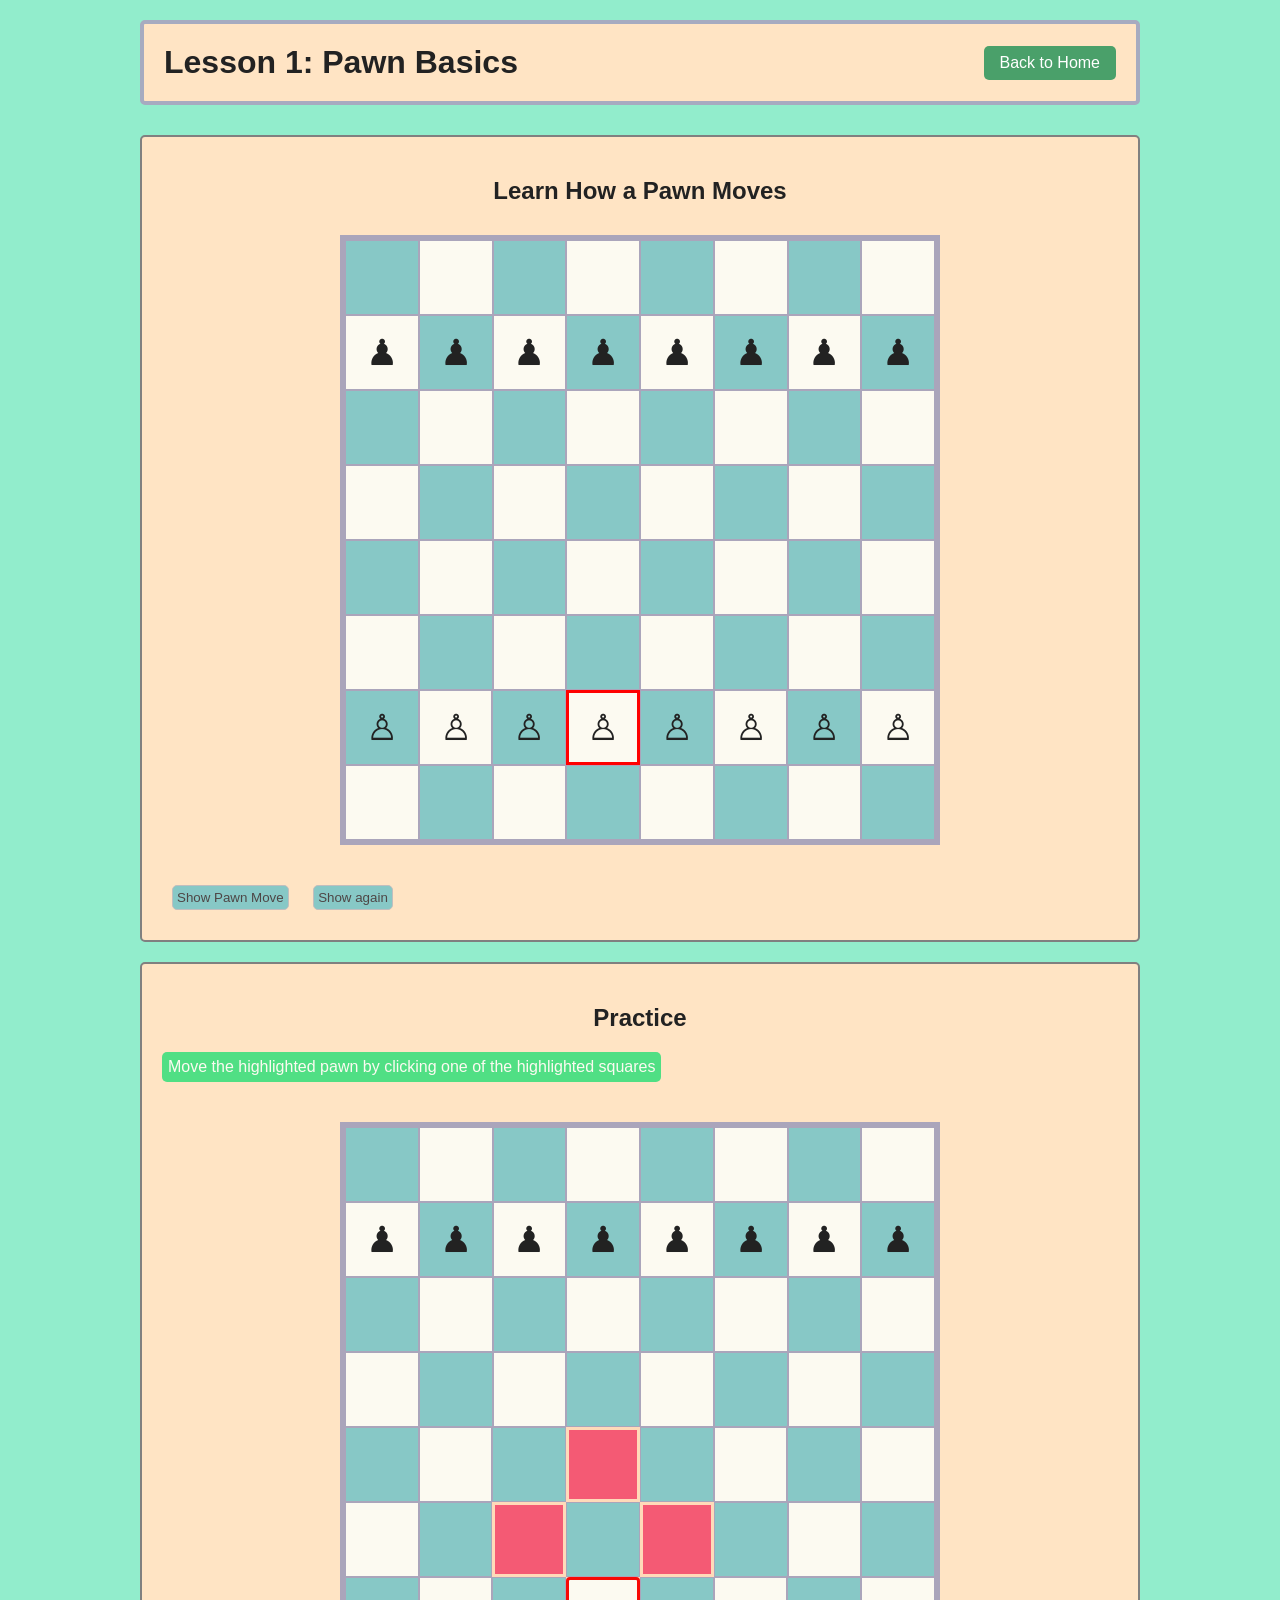
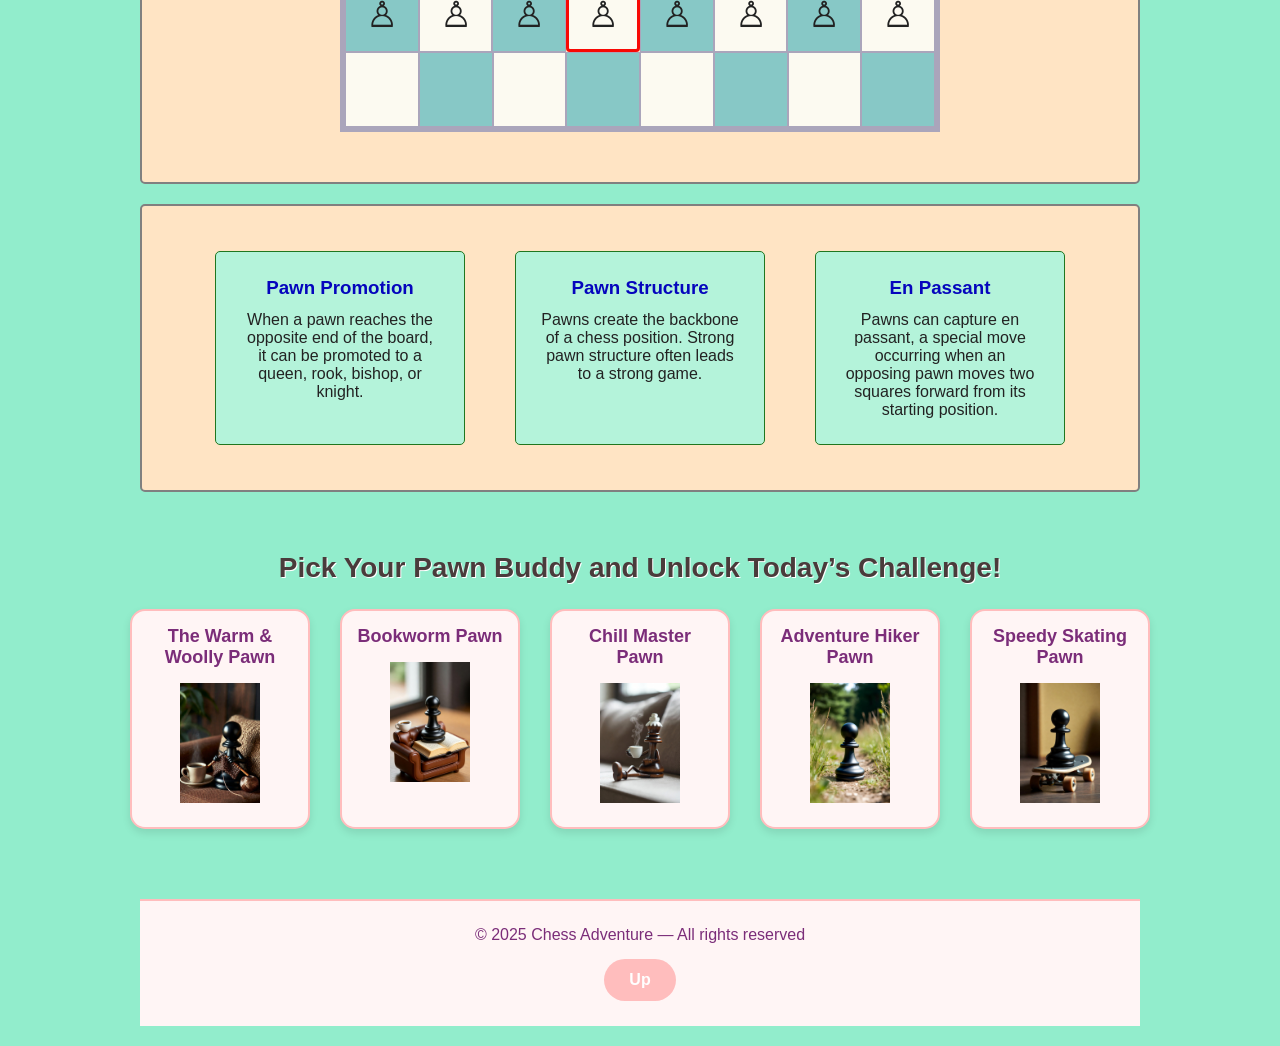
==== lesson1.html @ 6e12c811 "Add files via upload Initial load, three pages: Home, Lesson1 and Quest1." ====
<!DOCTYPE html>
<html lang="en">
    <head>
        <meta charset="UTF-8">
        <title>Lesson 1 - Pawn Basics</title>
        <link rel="stylesheet"
      href="https://cdnjs.cloudflare.com/ajax/libs/font-awesome/6.5.1/css/all.min.css"
      integrity="sha512-TvP2i6CbnCyQ+MPla8NuI7pn+iAWQfOrty4NCzRr+gpraxImnTGiRZ0VE72HAn9bZyEJ+NwLjY1vq9vqQv4L8A=="
      crossorigin="anonymous" referrerpolicy="no-referrer" />


        <link rel="stylesheet" href="./lesson_style.css">
    </head>

    <body>
        <header>
            <h1 id="begin">Lesson 1: Pawn Basics</h1>
            <a href="./index.html" class="btn">Back to Home</a>
        </header>

        <main>
            <section id="lesson">
                <h2>Learn How a Pawn Moves</h2>
                <div id="chessboard"></div>

                <div class="lessonContols">
                    <button id="animateBtn">Show Pawn Move</button>
                    <button id="restart">Show again</button>
                </div>              
            </section>

            <!--Exersice section-->
            <section id="exSection">
                <h2>Practice</h2>
                <p>Move the highlighted pawn by clicking one of the highlighted squares</p>
                <!--to add reset button-->
                <div id="exercise-board"></div>
            </section>

            <!--text content section-->
            <section id="pawn-facts">
                <div class="cards-container">
                    <div class="card">
                        <!--add a card icon-->
                        <h3>Pawn Promotion</h3>                    
                        <p class="card-text">When a pawn reaches the opposite 
                            end of the board, it can be promoted to a queen, rook, bishop, or knight.</p>                    
                    </div>
                    <div class="card">
                        <h3>Pawn Structure</h3>
                        <p class="card-text">Pawns create the backbone of a chess position. 
                            Strong pawn structure often leads to a strong game.</p>                    
                    </div>
                    <div class="card">
                        <h3>En Passant</h3>
                        <p class="card-text">Pawns can capture en passant, 
                            a special move occurring when an opposing pawn moves 
                            two squares forward from its starting position.</p>
                    </div>
            </section>

            <!-- Pick a task section-->
             <section id="task-section">
                <h2>Pick Your Pawn Buddy and Unlock Today’s Challenge!</h2>

                <div id="task-container">

                    <!-- flipped cards with pawn personalities and tasks -->
                    <!-- Card 1-->
                    <div class="task" id="task1">
                        <div class="task-inner">
                            
                            <!-- Front side of the card -->
                            <div class="task-front">
                                <h4>The Warm & Woolly Pawn</h4>
                                <img src="./task1.jpg" alt="pawn knitting stuff"/>
                            </div>

                            <!-- Back -->
                            <div class="task-back">
                                <p>Your task:
                                    Move a pawn forward two squares to start the game!
                                </p>
                            </div>
                        </div>
                    </div>

                    <!-- Card 2-->
                    <div class="task" id="task2">
                        <div class="task-inner">

                            <div class="task-front">
                                <h4>Bookworm Pawn</h4>
                                <img src="./task2.jpg" alt="pawn reading the book"/>
                            </div>

                            <div class="task-back">
                                <p>Your task:
                                    Find a chess tactic in your favorite book or online and explain it in your own words.
                                </p>
                            </div>
                        </div>                        
                    </div>

                    <!-- Card 3-->
                    <div class="task" id="task3">
                        <div class="task-inner">

                            <div class="task-front">
                                <h4>Chill Master Pawn</h4>
                                <img src="./task3.jpg" alt="pawn with coffee on the coach">
                            </div>

                            <div class="task-back">
                                <p>Your task:
                                    Play a short 5-minute game and stay relaxed — no stress!  
                                    After the game, write down one thing you did well.
                                </p>
                            </div>
                        </div>                        
                    </div>

                    <!-- Card 4-->
                    <div class="task" id="task4">
                        <div class="task-inner">

                            <div class="task-front">
                                <h4>Adventure Hiker Pawn</h4>
                                <img src="./task4.jpg" alt="in the nature pawn" />
                            </div>

                            <div class="task-back">
                                <p>Your task:
                                    Explore a new opening today!  
                                    Play the first 5 moves of an opening you’ve never tried before.
                                </p>
                            </div>
                        </div>                        
                    </div>

                    <!-- Card 5-->
                    <div class="task" id="task5">
                        <div class="task-inner">

                            <div class="task-front">
                                <h4>Speedy Skating Pawn</h4>
                                <img src="./task5.jpg" alt="pawn on the skateboard" />
                            </div>

                            <div class="task-back">
                                <p>Your task:
                                    Solve 3 quick puzzles in under 3 minutes.  
                                    Speed + accuracy = success!
                                </p>
                            </div>
                        </div>                        
                    </div>
                </div>
             </section>
        </main>

        <footer id="contact">
            <div class="footer-content">
                <p>© 2025 Chess Adventure — All rights reserved</p>
                <button id="pageUp"><a href="#begin"> Up</a></button>
            </div>            
        </footer>

        <script src="./script.js"></script>
    </body>
</html>
---- lesson_style.css ----
* {
    margin: 0;
    padding: 0;
    box-sizing: border-box;
}

body {
    font-family: Arial, Helvetica, sans-serif;
    background: #92edcc;
    color: #222;
    padding: 20px;
}

main, header, footer, section {
    max-width: 1000px;
    margin: 0 auto;
}

header {
    font-family: 'Fredoka', sans-serif;
    border: 4px solid rgb(167, 171, 192);
    border-radius: 5px;
    background-color: bisque;
    display: flex;
    justify-content: space-between;
    align-items: center;
    margin-bottom: 30px;
    padding: 20px;
}

#lesson, #exSection, #pawn-facts {
    background-color: bisque;
    border: 2px solid gray;
    border-radius: 5px;
    padding: 20px;
    margin-bottom: 20px;
}

.btn {
    padding: 8px 16px;
    background: #4aa06a;
    color: #fff;
    text-decoration: none;
    border-radius: 5px;
    transition: 1s ease;
}

.btn:hover {
    background: #0dc523;
    border-radius: 8px;
    transition: 1s;
    transform: scale(1.05);
}

/*Chessboard styling */

#chessboard, #exercise-board {
    width: 600px;
    margin: 30px auto;
    border: 5px solid #aaa5bb;
    display: flex;
    /*this will make to dispaly rows horisontally*/
    flex-direction: column;
}

.row {
    display: flex;
}

.square {
    width: 75px;
    height: 75px;
    display: flex;
    justify-content: center;
    align-items: center;
    font-size: 36px;
    cursor: pointer;
    border: 1px solid #aaa5bb;
}

.row:nth-child(even) .square:nth-child(odd),
.row:nth-child(odd) .square:nth-child(even) {
    background: #fcfaf1;
}

.row:nth-child(even) .square:nth-child(even),
.row:nth-child(odd) .square:nth-child(odd) {
    background: #87c8c6;
}

#lesson h2, #exSection h2 {
    margin-top: 20px;
    margin-bottom: 10px;
    text-align: center;
}

#exSection p {
    display: inline-block;
    margin: 10px auto;
    text-align: center;
    background-color: #50df84;
    border-radius: 5px;
    padding: 6px;
    color: #fcfaf1;
    font-weight: 500;    
}

.square i {
    pointer-events: none;
    transition: transform 0.4s;
}

.square:hover i {
    transform: scale(1.2);
}

#animateBtn, #restart {
    margin: 10px;
    background: #87c8c6;
    color: #4e4646;
    padding: 4px;
    font-weight: 500;
    border-radius: 5px;
    border: 1px solid rgb(193, 190, 190);
    transition: transform 0.4s;
}


#animateBtn:hover, #restart:hover {
    background-color: #4aa06a;
    color: aliceblue;
    transform: scale(1.2);
    transition: transform 0.4s;
}

/* styling for move */
.active-square {
   border: 3px solid red !important;
}

.valid-move {
    background-color: #ffec8b !important;
}

.pawn-new {
    border: 3px solid #1e90ff;
}

/*---highlight classes ---*/

.highlight {
    border: 3px solid peachpuff;
    background-color: rgb(244, 90, 116) !important;
    z-index: 2;
    position: relative;
}

.highlight-pawn {
    border: 3px solid rgb(248, 9, 5);
    border-radius: 4px;    
}

/* styling for cards */
.cards-container {
    display: flex;
    gap: 50px;
    justify-content: center;
    flex-wrap: wrap;
    align-items: stretch;
}

.card {
    background-color: rgb(180, 243, 218);    
    border: 1px solid rgb(32, 118, 32);
    border-radius: 5px;
    transition: 1s;
    padding: 25px;
    margin: 25px 0;
    width: 250px;
    text-align: center;
    box-sizing: border-box;
    display: flex;
    flex-direction: column;
}

.card:hover {
    border-radius: 10px;
    transition: 1s;
    transform: scale(1.05);
}

.card h3 {
    margin-bottom: 12px;
    color: rgb(5, 5, 189);
}

/* --- Task Section --- */

#task-section {
    margin-top: 40px;
    padding: 20px;
    text-align: center;
}

#task-section h2 {
    font-size: 28px;
    margin-bottom: 25px;
    color: #4a3b3b;
    text-shadow: 1px 1px #fff;
}

/* Container: 5 cards in one row */
#task-section {
    display: flex;
    flex-direction: column;
    align-items: center;
}

#task-container {
    display: flex;
    justify-content: center;
    gap: 30px;
    flex-wrap: nowrap;    /* Forces single row */
}

/* Task cards */
.task {
    width: 180px;
    height: 220px;
    background: #fff5f5;
    border: 2px solid #ffbdbd;
    border-radius: 15px;
    padding: 15px;
    box-shadow: 0 4px 8px rgba(0,0,0,0.1);
    transition: transform 0.3s;
    cursor: pointer;

    /*for flip */
    perspective: 1000px;
    position: relative;
    overflow: visible;
}


/* Cute grow effect */
.task:hover {
    transform: scale(1.06);
}

.task h4 {
    font-size: 18px;
    margin-bottom: 10px;
    color: #7b2d79;
}

/* Pawn images */
.task img {
    width: 120px;
    height: 120px;
    object-fit: contain;
    margin-top: 5px;

    /* Breathing animation just like your icons */
    animation: breathe 2.5s ease-in-out infinite;
}

/* Breathing animation reused */
@keyframes breathe {
    0% { transform: scale(1); }
    50% { transform: scale(1.07); }
    100% { transform: scale(1); }
}

/* flipping */
/* Inner wrapper for rotation */
.task-inner {
    width: 100%;
    height: 100%;
    transition: transform 0.6s;
    transform-style: preserve-3d;
    position: relative;
}

/* When flipped */
.task.flipped .task-inner {
    transform: rotateY(180deg);
}

/* FRONT & BACK */
.task-front, .task-back {
    position: absolute;
    width: 100%;
    height: 100%;
    backface-visibility: hidden;
}

/* Make back side visible when flipped */
.task-back {
    transform: rotateY(180deg);
    background: #fff5f5;
    border: 2px solid #ffbdbd;
    border-radius: 15px;
    padding: 15px;
    display: flex;
    justify-content: center;
    align-items: center;
    color: #7b2d79;
    font-size: 16px;
    text-align: center;
}


/* finally, the footer! */
/* Footer container */
footer {
    background-color: #fff5f5;
    border-top: 2px solid #ffbdbd;
    padding: 25px 0;
    margin-top: 50px;
}

.footer-content {
    display: flex;
    justify-content: center;
    align-items: center;
    flex-direction: column;
    gap: 15px;
    text-align: center;
}

.footer-content p {
    color: #7b2d79;
    font-size: 16px;
}

/* UP button */
#pageUp {
    background-color: #ffbdbd;
    border: none;
    border-radius: 50px;
    padding: 12px 25px;
    cursor: pointer;
    font-size: 16px;
    font-weight: bold;
    color: white;
    transition: transform 0.3s;
    animation: breathe 2.5s ease-in-out infinite; /* breathing effect */
}

#pageUp a {
    text-decoration: none;
    color: white;
}

/* Remove underline on focus */
#pageUp a:visited,
#pageUp a:active {
    color: white;
}

/* Hover effect */
#pageUp:hover {
    transform: scale(1.1);
}

/* Smooth scrolling for whole page */
html {
    scroll-behavior: smooth;
}
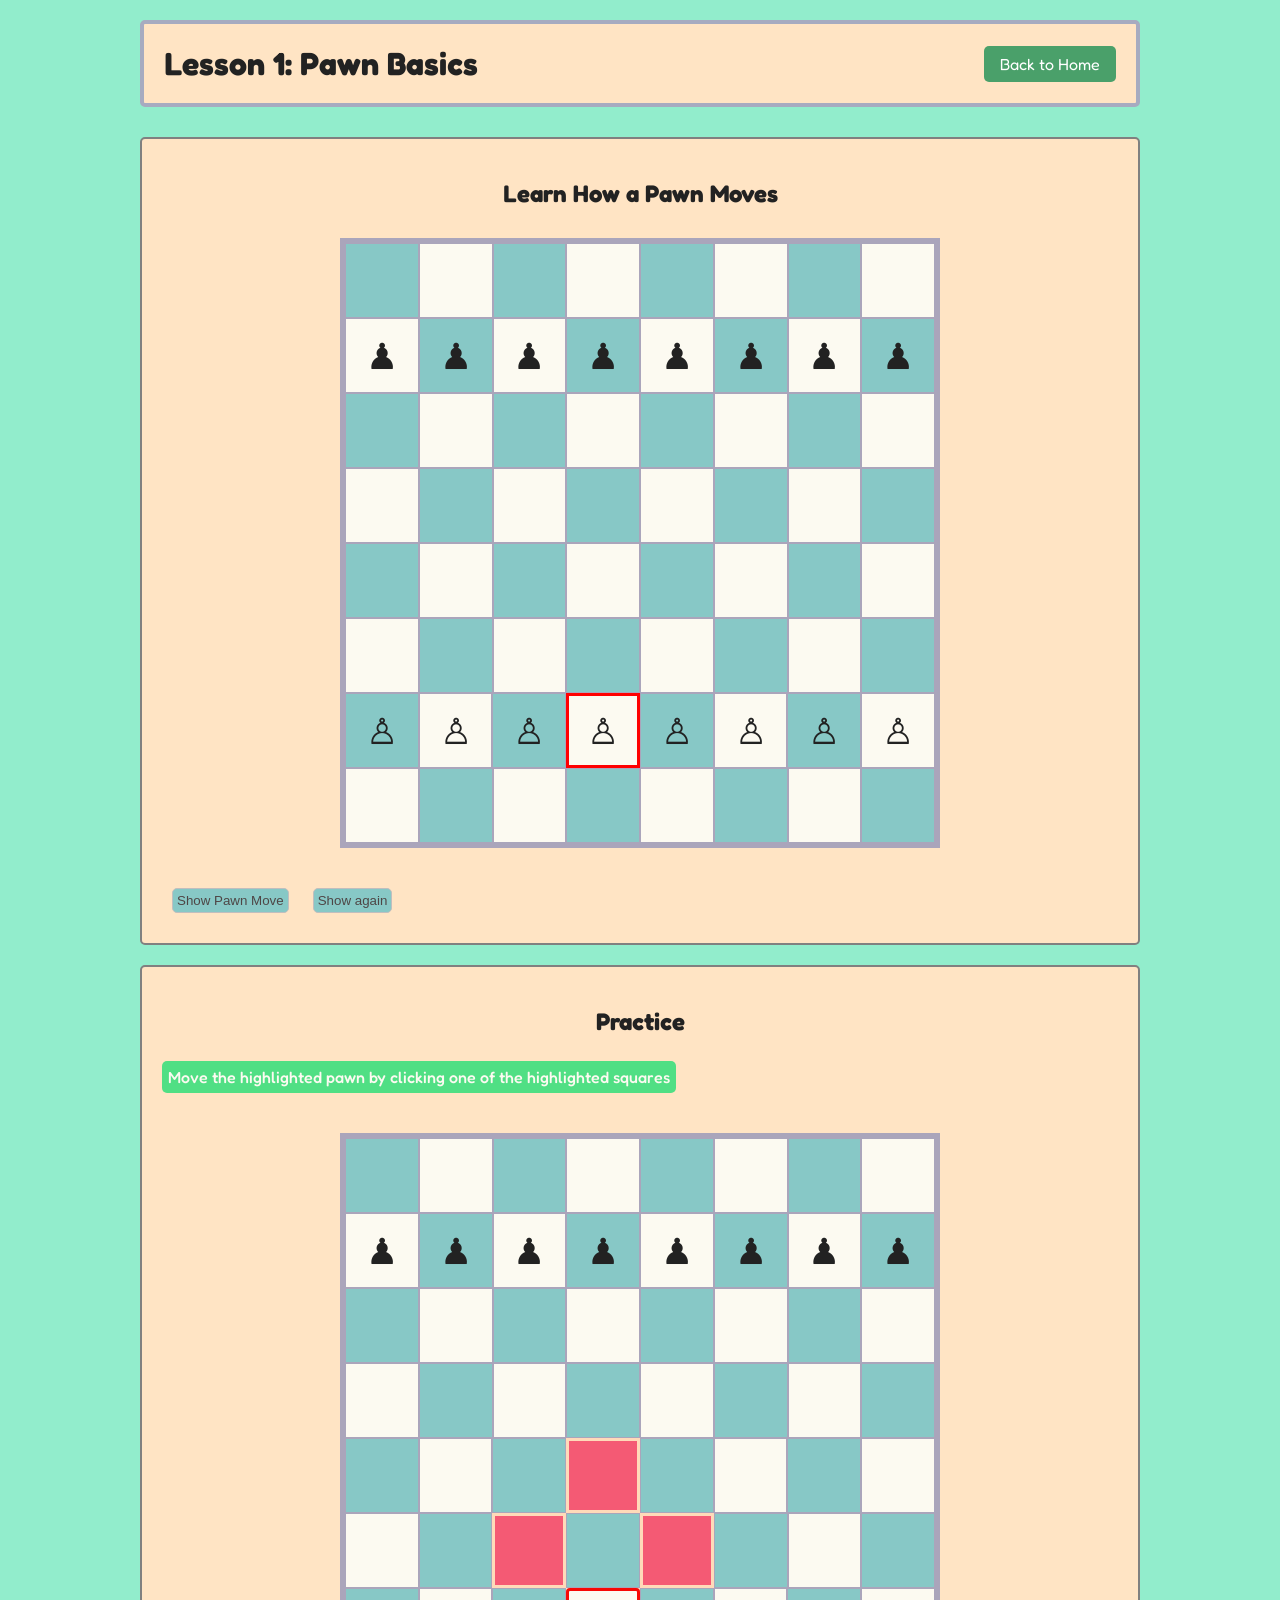
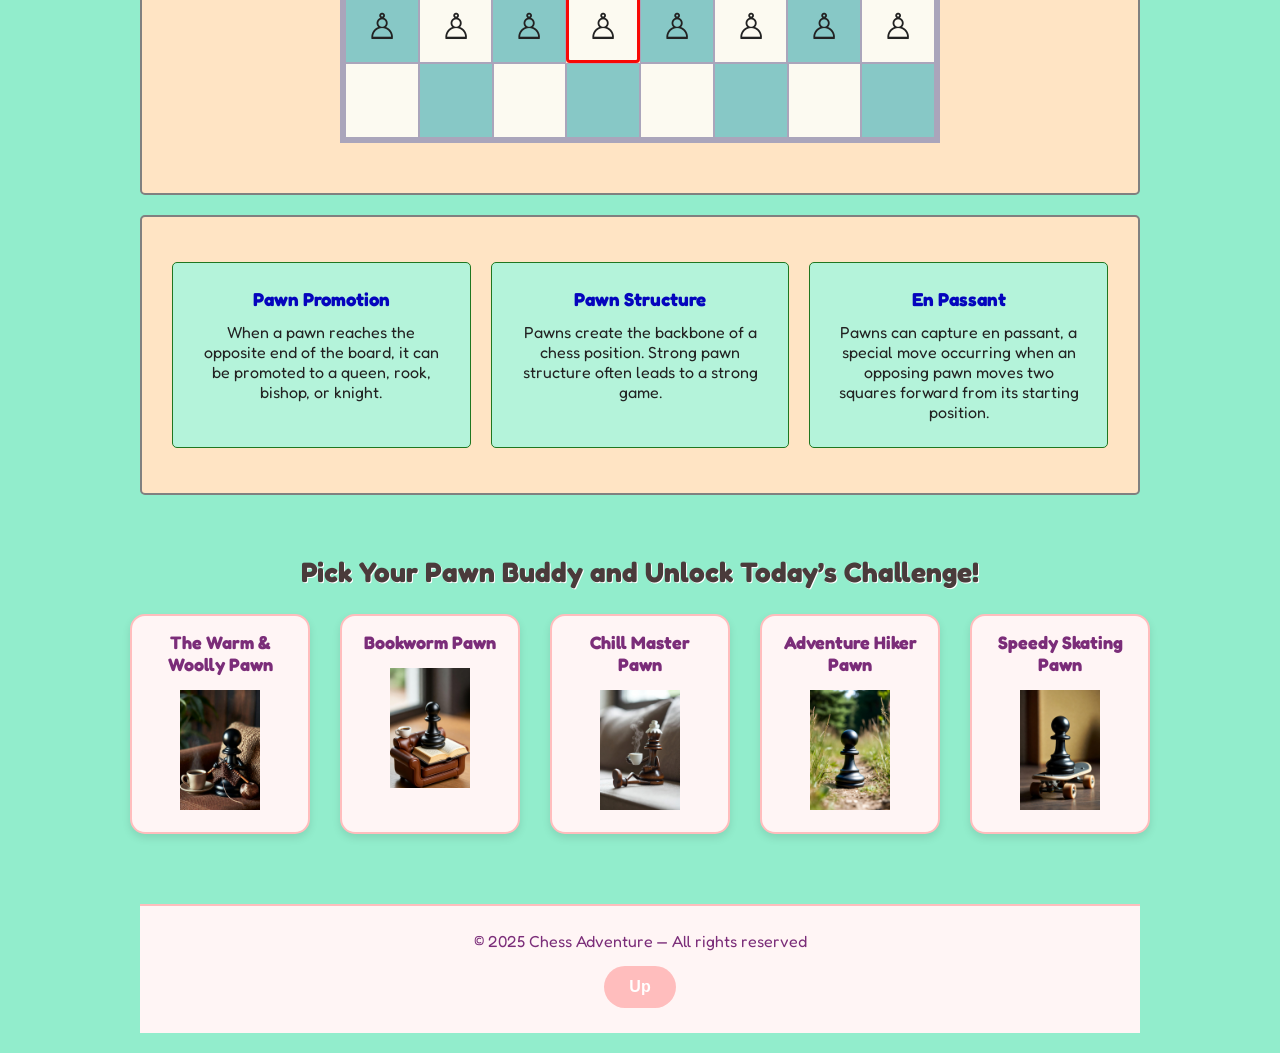
==== commit 5bd64a97: "cards styling of the lesson page" ====
--- a/lesson1.html
+++ b/lesson1.html
@@ -1,171 +1,173 @@
-<!DOCTYPE html>
-<html lang="en">
-    <head>
-        <meta charset="UTF-8">
-        <title>Lesson 1 - Pawn Basics</title>
-        <link rel="stylesheet"
-      href="https://cdnjs.cloudflare.com/ajax/libs/font-awesome/6.5.1/css/all.min.css"
-      integrity="sha512-TvP2i6CbnCyQ+MPla8NuI7pn+iAWQfOrty4NCzRr+gpraxImnTGiRZ0VE72HAn9bZyEJ+NwLjY1vq9vqQv4L8A=="
-      crossorigin="anonymous" referrerpolicy="no-referrer" />
-
-
-        <link rel="stylesheet" href="./lesson_style.css">
-    </head>
-
-    <body>
-        <header>
-            <h1 id="begin">Lesson 1: Pawn Basics</h1>
-            <a href="./index.html" class="btn">Back to Home</a>
-        </header>
-
-        <main>
-            <section id="lesson">
-                <h2>Learn How a Pawn Moves</h2>
-                <div id="chessboard"></div>
-
-                <div class="lessonContols">
-                    <button id="animateBtn">Show Pawn Move</button>
-                    <button id="restart">Show again</button>
-                </div>              
-            </section>
-
-            <!--Exersice section-->
-            <section id="exSection">
-                <h2>Practice</h2>
-                <p>Move the highlighted pawn by clicking one of the highlighted squares</p>
-                <!--to add reset button-->
-                <div id="exercise-board"></div>
-            </section>
-
-            <!--text content section-->
-            <section id="pawn-facts">
-                <div class="cards-container">
-                    <div class="card">
-                        <!--add a card icon-->
-                        <h3>Pawn Promotion</h3>                    
-                        <p class="card-text">When a pawn reaches the opposite 
-                            end of the board, it can be promoted to a queen, rook, bishop, or knight.</p>                    
-                    </div>
-                    <div class="card">
-                        <h3>Pawn Structure</h3>
-                        <p class="card-text">Pawns create the backbone of a chess position. 
-                            Strong pawn structure often leads to a strong game.</p>                    
-                    </div>
-                    <div class="card">
-                        <h3>En Passant</h3>
-                        <p class="card-text">Pawns can capture en passant, 
-                            a special move occurring when an opposing pawn moves 
-                            two squares forward from its starting position.</p>
-                    </div>
-            </section>
-
-            <!-- Pick a task section-->
-             <section id="task-section">
-                <h2>Pick Your Pawn Buddy and Unlock Today’s Challenge!</h2>
-
-                <div id="task-container">
-
-                    <!-- flipped cards with pawn personalities and tasks -->
-                    <!-- Card 1-->
-                    <div class="task" id="task1">
-                        <div class="task-inner">
-                            
-                            <!-- Front side of the card -->
-                            <div class="task-front">
-                                <h4>The Warm & Woolly Pawn</h4>
-                                <img src="./task1.jpg" alt="pawn knitting stuff"/>
-                            </div>
-
-                            <!-- Back -->
-                            <div class="task-back">
-                                <p>Your task:
-                                    Move a pawn forward two squares to start the game!
-                                </p>
-                            </div>
-                        </div>
-                    </div>
-
-                    <!-- Card 2-->
-                    <div class="task" id="task2">
-                        <div class="task-inner">
-
-                            <div class="task-front">
-                                <h4>Bookworm Pawn</h4>
-                                <img src="./task2.jpg" alt="pawn reading the book"/>
-                            </div>
-
-                            <div class="task-back">
-                                <p>Your task:
-                                    Find a chess tactic in your favorite book or online and explain it in your own words.
-                                </p>
-                            </div>
-                        </div>                        
-                    </div>
-
-                    <!-- Card 3-->
-                    <div class="task" id="task3">
-                        <div class="task-inner">
-
-                            <div class="task-front">
-                                <h4>Chill Master Pawn</h4>
-                                <img src="./task3.jpg" alt="pawn with coffee on the coach">
-                            </div>
-
-                            <div class="task-back">
-                                <p>Your task:
-                                    Play a short 5-minute game and stay relaxed — no stress!  
-                                    After the game, write down one thing you did well.
-                                </p>
-                            </div>
-                        </div>                        
-                    </div>
-
-                    <!-- Card 4-->
-                    <div class="task" id="task4">
-                        <div class="task-inner">
-
-                            <div class="task-front">
-                                <h4>Adventure Hiker Pawn</h4>
-                                <img src="./task4.jpg" alt="in the nature pawn" />
-                            </div>
-
-                            <div class="task-back">
-                                <p>Your task:
-                                    Explore a new opening today!  
-                                    Play the first 5 moves of an opening you’ve never tried before.
-                                </p>
-                            </div>
-                        </div>                        
-                    </div>
-
-                    <!-- Card 5-->
-                    <div class="task" id="task5">
-                        <div class="task-inner">
-
-                            <div class="task-front">
-                                <h4>Speedy Skating Pawn</h4>
-                                <img src="./task5.jpg" alt="pawn on the skateboard" />
-                            </div>
-
-                            <div class="task-back">
-                                <p>Your task:
-                                    Solve 3 quick puzzles in under 3 minutes.  
-                                    Speed + accuracy = success!
-                                </p>
-                            </div>
-                        </div>                        
-                    </div>
-                </div>
-             </section>
-        </main>
-
-        <footer id="contact">
-            <div class="footer-content">
-                <p>© 2025 Chess Adventure — All rights reserved</p>
-                <button id="pageUp"><a href="#begin"> Up</a></button>
-            </div>            
-        </footer>
-
-        <script src="./script.js"></script>
-    </body>
+<!DOCTYPE html>
+<html lang="en">
+    <head>
+        <meta charset="UTF-8">
+        <title>Lesson 1 - Pawn Basics</title>
+        <link rel="stylesheet"
+      href="https://cdnjs.cloudflare.com/ajax/libs/font-awesome/6.5.1/css/all.min.css"
+      integrity="sha512-TvP2i6CbnCyQ+MPla8NuI7pn+iAWQfOrty4NCzRr+gpraxImnTGiRZ0VE72HAn9bZyEJ+NwLjY1vq9vqQv4L8A=="
+      crossorigin="anonymous" referrerpolicy="no-referrer" />
+
+
+        <link rel="stylesheet" href="./lesson_style.css">
+    </head>
+
+    <body>
+        <header>
+            <h1 id="begin">Lesson 1: Pawn Basics</h1>
+            <a href="./index.html" class="btn">Back to Home</a>
+        </header>
+
+        <main>
+            <section id="lesson">
+                <h2>Learn How a Pawn Moves</h2>
+                <!-- the board will be generated by JS script-->
+                <!-- please refer to the file script.js, lines 5-25  -->
+                <div id="chessboard"></div>
+
+                <div class="lessonContols">
+                    <button id="animateBtn">Show Pawn Move</button>
+                    <button id="restart">Show again</button>
+                </div>              
+            </section>
+
+            <!--Exersice section-->
+            <section id="exSection">
+                <h2>Practice</h2>
+                <p>Move the highlighted pawn by clicking one of the highlighted squares</p>
+                <!--to add reset button-->
+                <div id="exercise-board"></div>
+            </section>
+
+            <!--text content section-->
+            <section id="pawn-facts">
+                <div class="cards-container">
+                    <div class="card">
+                        <!--add a card icon-->
+                        <h3>Pawn Promotion</h3>                    
+                        <p class="card-text">When a pawn reaches the opposite 
+                            end of the board, it can be promoted to a queen, rook, bishop, or knight.</p>                    
+                    </div>
+                    <div class="card">
+                        <h3>Pawn Structure</h3>
+                        <p class="card-text">Pawns create the backbone of a chess position. 
+                            Strong pawn structure often leads to a strong game.</p>                    
+                    </div>
+                    <div class="card">
+                        <h3>En Passant</h3>
+                        <p class="card-text">Pawns can capture en passant, 
+                            a special move occurring when an opposing pawn moves 
+                            two squares forward from its starting position.</p>
+                    </div>
+            </section>
+
+            <!-- Pick a task section-->
+             <section id="task-section">
+                <h2>Pick Your Pawn Buddy and Unlock Today’s Challenge!</h2>
+
+                <div id="task-container">
+
+                    <!-- flipped cards with pawn personalities and tasks -->
+                    <!-- Card 1-->
+                    <div class="task" id="task1">
+                        <div class="task-inner">
+                            
+                            <!-- Front side of the card -->
+                            <div class="task-front">
+                                <h4>The Warm & Woolly Pawn</h4>
+                                <img src="./task1.jpg" alt="pawn knitting stuff"/>
+                            </div>
+
+                            <!-- Back -->
+                            <div class="task-back">
+                                <p>Your task:
+                                    Move a pawn forward two squares to start the game!
+                                </p>
+                            </div>
+                        </div>
+                    </div>
+
+                    <!-- Card 2-->
+                    <div class="task" id="task2">
+                        <div class="task-inner">
+
+                            <div class="task-front">
+                                <h4>Bookworm Pawn</h4>
+                                <img src="./task2.jpg" alt="pawn reading the book"/>
+                            </div>
+
+                            <div class="task-back">
+                                <p>Your task:
+                                    Find a chess tactic in your favorite book or online and explain it in your own words.
+                                </p>
+                            </div>
+                        </div>                        
+                    </div>
+
+                    <!-- Card 3-->
+                    <div class="task" id="task3">
+                        <div class="task-inner">
+
+                            <div class="task-front">
+                                <h4>Chill Master Pawn</h4>
+                                <img src="./task3.jpg" alt="pawn with coffee on the coach">
+                            </div>
+
+                            <div class="task-back">
+                                <p>Your task:
+                                    Play a short 5-minute game and stay relaxed — no stress!  
+                                    After the game, write down one thing you did well.
+                                </p>
+                            </div>
+                        </div>                        
+                    </div>
+
+                    <!-- Card 4-->
+                    <div class="task" id="task4">
+                        <div class="task-inner">
+
+                            <div class="task-front">
+                                <h4>Adventure Hiker Pawn</h4>
+                                <img src="./task4.jpg" alt="in the nature pawn" />
+                            </div>
+
+                            <div class="task-back">
+                                <p>Your task:
+                                    Explore a new opening today!  
+                                    Play the first 5 moves of an opening you’ve never tried before.
+                                </p>
+                            </div>
+                        </div>                        
+                    </div>
+
+                    <!-- Card 5-->
+                    <div class="task" id="task5">
+                        <div class="task-inner">
+
+                            <div class="task-front">
+                                <h4>Speedy Skating Pawn</h4>
+                                <img src="./task5.jpg" alt="pawn on the skateboard" />
+                            </div>
+
+                            <div class="task-back">
+                                <p>Your task:
+                                    Solve 3 quick puzzles in under 3 minutes.  
+                                    Speed + accuracy = success!
+                                </p>
+                            </div>
+                        </div>                        
+                    </div>
+                </div>
+             </section>
+        </main>
+
+        <footer id="contact">
+            <div class="footer-content">
+                <p>© 2025 Chess Adventure — All rights reserved</p>
+                <button id="pageUp"><a href="#begin"> Up</a></button>
+            </div>            
+        </footer>
+
+        <script src="./script.js"></script>
+    </body>
 </html>
--- a/lesson_style.css
+++ b/lesson_style.css
@@ -1,369 +1,498 @@
-* {
-    margin: 0;
-    padding: 0;
-    box-sizing: border-box;
-}
-
-body {
-    font-family: Arial, Helvetica, sans-serif;
-    background: #92edcc;
-    color: #222;
-    padding: 20px;
-}
-
-main, header, footer, section {
-    max-width: 1000px;
-    margin: 0 auto;
-}
-
-header {
-    font-family: 'Fredoka', sans-serif;
-    border: 4px solid rgb(167, 171, 192);
-    border-radius: 5px;
-    background-color: bisque;
-    display: flex;
-    justify-content: space-between;
-    align-items: center;
-    margin-bottom: 30px;
-    padding: 20px;
-}
-
-#lesson, #exSection, #pawn-facts {
-    background-color: bisque;
-    border: 2px solid gray;
-    border-radius: 5px;
-    padding: 20px;
-    margin-bottom: 20px;
-}
-
-.btn {
-    padding: 8px 16px;
-    background: #4aa06a;
-    color: #fff;
-    text-decoration: none;
-    border-radius: 5px;
-    transition: 1s ease;
-}
-
-.btn:hover {
-    background: #0dc523;
-    border-radius: 8px;
-    transition: 1s;
-    transform: scale(1.05);
-}
-
-/*Chessboard styling */
-
-#chessboard, #exercise-board {
-    width: 600px;
-    margin: 30px auto;
-    border: 5px solid #aaa5bb;
-    display: flex;
-    /*this will make to dispaly rows horisontally*/
-    flex-direction: column;
-}
-
-.row {
-    display: flex;
-}
-
-.square {
-    width: 75px;
-    height: 75px;
-    display: flex;
-    justify-content: center;
-    align-items: center;
-    font-size: 36px;
-    cursor: pointer;
-    border: 1px solid #aaa5bb;
-}
-
-.row:nth-child(even) .square:nth-child(odd),
-.row:nth-child(odd) .square:nth-child(even) {
-    background: #fcfaf1;
-}
-
-.row:nth-child(even) .square:nth-child(even),
-.row:nth-child(odd) .square:nth-child(odd) {
-    background: #87c8c6;
-}
-
-#lesson h2, #exSection h2 {
-    margin-top: 20px;
-    margin-bottom: 10px;
-    text-align: center;
-}
-
-#exSection p {
-    display: inline-block;
-    margin: 10px auto;
-    text-align: center;
-    background-color: #50df84;
-    border-radius: 5px;
-    padding: 6px;
-    color: #fcfaf1;
-    font-weight: 500;    
-}
-
-.square i {
-    pointer-events: none;
-    transition: transform 0.4s;
-}
-
-.square:hover i {
-    transform: scale(1.2);
-}
-
-#animateBtn, #restart {
-    margin: 10px;
-    background: #87c8c6;
-    color: #4e4646;
-    padding: 4px;
-    font-weight: 500;
-    border-radius: 5px;
-    border: 1px solid rgb(193, 190, 190);
-    transition: transform 0.4s;
-}
-
-
-#animateBtn:hover, #restart:hover {
-    background-color: #4aa06a;
-    color: aliceblue;
-    transform: scale(1.2);
-    transition: transform 0.4s;
-}
-
-/* styling for move */
-.active-square {
-   border: 3px solid red !important;
-}
-
-.valid-move {
-    background-color: #ffec8b !important;
-}
-
-.pawn-new {
-    border: 3px solid #1e90ff;
-}
-
-/*---highlight classes ---*/
-
-.highlight {
-    border: 3px solid peachpuff;
-    background-color: rgb(244, 90, 116) !important;
-    z-index: 2;
-    position: relative;
-}
-
-.highlight-pawn {
-    border: 3px solid rgb(248, 9, 5);
-    border-radius: 4px;    
-}
-
-/* styling for cards */
-.cards-container {
-    display: flex;
-    gap: 50px;
-    justify-content: center;
-    flex-wrap: wrap;
-    align-items: stretch;
-}
-
-.card {
-    background-color: rgb(180, 243, 218);    
-    border: 1px solid rgb(32, 118, 32);
-    border-radius: 5px;
-    transition: 1s;
-    padding: 25px;
-    margin: 25px 0;
-    width: 250px;
-    text-align: center;
-    box-sizing: border-box;
-    display: flex;
-    flex-direction: column;
-}
-
-.card:hover {
-    border-radius: 10px;
-    transition: 1s;
-    transform: scale(1.05);
-}
-
-.card h3 {
-    margin-bottom: 12px;
-    color: rgb(5, 5, 189);
-}
-
-/* --- Task Section --- */
-
-#task-section {
-    margin-top: 40px;
-    padding: 20px;
-    text-align: center;
-}
-
-#task-section h2 {
-    font-size: 28px;
-    margin-bottom: 25px;
-    color: #4a3b3b;
-    text-shadow: 1px 1px #fff;
-}
-
-/* Container: 5 cards in one row */
-#task-section {
-    display: flex;
-    flex-direction: column;
-    align-items: center;
-}
-
-#task-container {
-    display: flex;
-    justify-content: center;
-    gap: 30px;
-    flex-wrap: nowrap;    /* Forces single row */
-}
-
-/* Task cards */
-.task {
-    width: 180px;
-    height: 220px;
-    background: #fff5f5;
-    border: 2px solid #ffbdbd;
-    border-radius: 15px;
-    padding: 15px;
-    box-shadow: 0 4px 8px rgba(0,0,0,0.1);
-    transition: transform 0.3s;
-    cursor: pointer;
-
-    /*for flip */
-    perspective: 1000px;
-    position: relative;
-    overflow: visible;
-}
-
-
-/* Cute grow effect */
-.task:hover {
-    transform: scale(1.06);
-}
-
-.task h4 {
-    font-size: 18px;
-    margin-bottom: 10px;
-    color: #7b2d79;
-}
-
-/* Pawn images */
-.task img {
-    width: 120px;
-    height: 120px;
-    object-fit: contain;
-    margin-top: 5px;
-
-    /* Breathing animation just like your icons */
-    animation: breathe 2.5s ease-in-out infinite;
-}
-
-/* Breathing animation reused */
-@keyframes breathe {
-    0% { transform: scale(1); }
-    50% { transform: scale(1.07); }
-    100% { transform: scale(1); }
-}
-
-/* flipping */
-/* Inner wrapper for rotation */
-.task-inner {
-    width: 100%;
-    height: 100%;
-    transition: transform 0.6s;
-    transform-style: preserve-3d;
-    position: relative;
-}
-
-/* When flipped */
-.task.flipped .task-inner {
-    transform: rotateY(180deg);
-}
-
-/* FRONT & BACK */
-.task-front, .task-back {
-    position: absolute;
-    width: 100%;
-    height: 100%;
-    backface-visibility: hidden;
-}
-
-/* Make back side visible when flipped */
-.task-back {
-    transform: rotateY(180deg);
-    background: #fff5f5;
-    border: 2px solid #ffbdbd;
-    border-radius: 15px;
-    padding: 15px;
-    display: flex;
-    justify-content: center;
-    align-items: center;
-    color: #7b2d79;
-    font-size: 16px;
-    text-align: center;
-}
-
-
-/* finally, the footer! */
-/* Footer container */
-footer {
-    background-color: #fff5f5;
-    border-top: 2px solid #ffbdbd;
-    padding: 25px 0;
-    margin-top: 50px;
-}
-
-.footer-content {
-    display: flex;
-    justify-content: center;
-    align-items: center;
-    flex-direction: column;
-    gap: 15px;
-    text-align: center;
-}
-
-.footer-content p {
-    color: #7b2d79;
-    font-size: 16px;
-}
-
-/* UP button */
-#pageUp {
-    background-color: #ffbdbd;
-    border: none;
-    border-radius: 50px;
-    padding: 12px 25px;
-    cursor: pointer;
-    font-size: 16px;
-    font-weight: bold;
-    color: white;
-    transition: transform 0.3s;
-    animation: breathe 2.5s ease-in-out infinite; /* breathing effect */
-}
-
-#pageUp a {
-    text-decoration: none;
-    color: white;
-}
-
-/* Remove underline on focus */
-#pageUp a:visited,
-#pageUp a:active {
-    color: white;
-}
-
-/* Hover effect */
-#pageUp:hover {
-    transform: scale(1.1);
-}
-
-/* Smooth scrolling for whole page */
-html {
-    scroll-behavior: smooth;
-}
+@import url('https://fonts.googleapis.com/css2?family=Fredoka:wght@300;400;600&display=swap');
+
+* {
+    margin: 0;
+    padding: 0;
+    box-sizing: border-box;
+}
+
+body {
+    font-family: 'Fredoka', sans-serif;
+    background: #92edcc;
+    color: #222;
+    padding: 20px;
+}
+
+main, header, footer, section {
+    max-width: 1000px;
+    margin: 0 auto;
+}
+
+header {
+    font-family: 'Fredoka', sans-serif;
+    border: 4px solid rgb(167, 171, 192);
+    border-radius: 5px;
+    background-color: bisque;
+    display: flex;
+    justify-content: space-between;
+    align-items: center;
+    margin-bottom: 30px;
+    padding: 20px;
+}
+
+#lesson, #exSection, #pawn-facts {
+    background-color: bisque;
+    border: 2px solid gray;
+    border-radius: 5px;
+    padding: 20px;
+    margin-bottom: 20px;
+}
+
+.btn {
+    padding: 8px 16px;
+    background: #4aa06a;
+    color: #fff;
+    text-decoration: none;
+    border-radius: 5px;
+    transition: 1s ease;
+}
+
+.btn:hover {
+    background: #0dc523;
+    border-radius: 8px;
+    transition: 1s;
+    transform: scale(1.05);
+}
+
+/*Chessboard styling */
+
+#chessboard, #exercise-board {
+    max-width: 600px;
+    width: 600px;
+    margin: 30px auto;
+    border: 5px solid #aaa5bb;
+    display: flex;
+    /*this will make to dispaly rows horisontally*/
+    flex-direction: column;
+    transition: width 0.3s ease;
+}
+
+.row {
+    display: flex;
+}
+
+.square {
+    width: 75px;
+    height: 75px;
+    display: flex;
+    justify-content: center;
+    align-items: center;
+    font-size: 36px;
+    cursor: pointer;
+    border: 1px solid #aaa5bb;
+    /* transition added for smooth resizing */
+    transition: all 0.3s ease;
+}
+
+.row:nth-child(even) .square:nth-child(odd),
+.row:nth-child(odd) .square:nth-child(even) {
+    background: #fcfaf1;
+}
+
+.row:nth-child(even) .square:nth-child(even),
+.row:nth-child(odd) .square:nth-child(odd) {
+    background: #87c8c6;
+}
+
+#lesson h2, #exSection h2 {
+    margin-top: 20px;
+    margin-bottom: 15px;
+    text-align: center;
+}
+
+#exSection p {
+    display: inline-block;
+    margin: 10px auto;
+    text-align: center;
+    background-color: #50df84;
+    border-radius: 5px;
+    padding: 6px;
+    color: #fcfaf1;
+    font-weight: 500;    
+}
+
+.square i {
+    pointer-events: none;
+    transition: transform 0.4s;
+}
+
+.square:hover i {
+    transform: scale(1.2);
+}
+
+#animateBtn, #restart {
+    margin: 10px;
+    background: #87c8c6;
+    color: #4e4646;
+    padding: 4px;
+    font-weight: 500;
+    border-radius: 5px;
+    border: 1px solid rgb(193, 190, 190);
+    transition: transform 0.4s;
+}
+
+
+#animateBtn:hover, #restart:hover {
+    background-color: #4aa06a;
+    color: aliceblue;
+    transform: scale(1.2);
+    transition: transform 0.4s;
+}
+
+/* styling for move */
+.active-square {
+   border: 3px solid red !important;
+}
+
+.valid-move {
+    background-color: #ffec8b !important;
+}
+
+.pawn-new {
+    border: 3px solid #1e90ff;
+}
+
+/*---highlight classes ---*/
+
+.highlight {
+    border: 3px solid peachpuff;
+    background-color: rgb(244, 90, 116) !important;
+    z-index: 2;
+    position: relative;
+}
+
+.highlight-pawn {
+    border: 3px solid rgb(248, 9, 5);
+    border-radius: 4px;    
+}
+
+/* styling for cards */
+.cards-container {
+    display: flex;
+    gap: 20px;
+    justify-content: flex-start;
+    flex-wrap: wrap;
+    padding: 0 10px;
+    margin: 0 auto;
+    max-width: 1000px;
+    align-items: stretch;
+}
+
+.card {
+    background-color: rgb(180, 243, 218);    
+    border: 1px solid rgb(32, 118, 32);
+    border-radius: 5px;
+    transition: 1s;
+    padding: 25px;
+    margin: 25px 0;
+    width: calc(33.3% - 40px);
+    min-width: 250px;
+    text-align: center;
+    box-sizing: border-box;
+    display: flex;
+    flex-direction: column;
+    flex-grow: 1;
+}
+
+.card:hover {
+    border-radius: 10px;
+    transition: 1s;
+    transform: scale(1.05);
+}
+
+.card h3 {
+    margin-bottom: 12px;
+    color: rgb(5, 5, 189);
+}
+
+/* --- Task Section --- */
+
+#task-section {
+    margin-top: 40px;
+    padding: 20px;
+    text-align: center;
+}
+
+#task-section h2 {
+    font-size: 28px;
+    margin-bottom: 25px;
+    color: #4a3b3b;
+    text-shadow: 1px 1px #fff;
+}
+
+/* Container: 5 cards in one row */
+#task-section {
+    display: flex;
+    flex-direction: column;
+    align-items: center;
+}
+
+#task-container {
+    display: flex;
+    justify-content: center;
+    gap: 30px;
+    flex-wrap: nowrap;    /* Forces single row */
+}
+
+/* Task cards */
+.task {
+    width: 180px;
+    height: 220px;
+    background: #fff5f5;
+    border: 2px solid #ffbdbd;
+    border-radius: 15px;
+    padding: 15px;
+    box-shadow: 0 4px 8px rgba(0,0,0,0.1);
+    transition: transform 0.3s;
+    cursor: pointer;
+
+    /*for flip */
+    perspective: 1000px;
+    position: relative;
+    overflow: visible;
+}
+
+
+/* Cute grow effect */
+.task:hover {
+    transform: scale(1.06);
+}
+
+.task h4 {
+    font-size: 18px;
+    margin-bottom: 10px;
+    color: #7b2d79;
+}
+
+/* Pawn images */
+.task img {
+    width: 120px;
+    height: 120px;
+    object-fit: contain;
+    margin-top: 5px;
+
+    /* Breathing animation just like your icons */
+    animation: breathe 2.5s ease-in-out infinite;
+}
+
+/* Breathing animation reused */
+@keyframes breathe {
+    0% { transform: scale(1); }
+    50% { transform: scale(1.07); }
+    100% { transform: scale(1); }
+}
+
+/* flipping */
+/* Inner wrapper for rotation */
+.task-inner {
+    width: 100%;
+    height: 100%;
+    transition: transform 0.6s;
+    transform-style: preserve-3d;
+    position: relative;
+}
+
+/* When flipped */
+.task.flipped .task-inner {
+    transform: rotateY(180deg);
+}
+
+/* FRONT & BACK */
+.task-front, .task-back {
+    position: absolute;
+    width: 100%;
+    height: 100%;
+    backface-visibility: hidden;
+}
+
+/* Make back side visible when flipped */
+.task-back {
+    transform: rotateY(180deg);
+    background: #fff5f5;
+    border: 2px solid #ffbdbd;
+    border-radius: 15px;
+    padding: 15px;
+    display: flex;
+    justify-content: center;
+    align-items: center;
+    color: #7b2d79;
+    font-size: 16px;
+    text-align: center;
+}
+
+
+/* finally, the footer! */
+/* Footer container */
+footer {
+    background-color: #fff5f5;
+    border-top: 2px solid #ffbdbd;
+    padding: 25px 0;
+    margin-top: 50px;
+}
+
+.footer-content {
+    display: flex;
+    justify-content: center;
+    align-items: center;
+    flex-direction: column;
+    gap: 15px;
+    text-align: center;
+}
+
+.footer-content p {
+    color: #7b2d79;
+    font-size: 16px;
+}
+
+/* UP button */
+#pageUp {
+    background-color: #ffbdbd;
+    border: none;
+    border-radius: 50px;
+    padding: 12px 25px;
+    cursor: pointer;
+    font-size: 16px;
+    font-weight: bold;
+    color: white;
+    transition: transform 0.3s;
+    animation: breathe 2.5s ease-in-out infinite; /* breathing effect */
+}
+
+#pageUp a {
+    text-decoration: none;
+    color: white;
+}
+
+/* Remove underline on focus */
+#pageUp a:visited,
+#pageUp a:active {
+    color: white;
+}
+
+/* Hover effect */
+#pageUp:hover {
+    transform: scale(1.1);
+}
+
+/* Smooth scrolling for whole page */
+html {
+    scroll-behavior: smooth;
+}
+
+/*---------------------------*/
+/*                           */
+/*   Mobile screen adjust    */
+/*                           */
+/*---------------------------*/
+
+@media (max-width: 768px) {
+    body {
+        padding: 0;
+        box-sizing: border-box;
+    }
+
+    header {
+        flex-direction: column;
+        align-items: center;
+        gap: 20px;
+        padding: 20px 10px;
+    }
+
+    header h1 {
+        font-size: 2.5rem;
+        text-align: center;
+        width: 100%;
+        margin: 0; /* remove default margin to avoid overflow */
+    }
+
+    .btn {
+        width: 100%;
+        max-width: 300px;
+        text-align: center;
+        padding: 12px 0;
+        font-size: 1.5rem;
+    }
+
+    #lesson, #exSection {
+        padding: 15px;
+    }
+
+    #chessboard, #exercise-board {
+        width: 100%;
+        width: 90vw; /*almost whole screen width */
+        border: 1vw solid #aaa5bb;
+        margin: 0 auto;
+    }
+
+    .square {
+        width: 11.25vw;
+        height: 11.25vw;
+        font-size: 24px;
+        border: 0.1vw solid #aaa5bb;
+    }
+
+     /* Style the buttons and header for better mobile layout */
+    .lessonContols {
+        display: flex;
+        flex-direction: column;
+        gap: 10px;
+        margin-top: 20px;
+        align-items: center;
+    }
+
+    .lessonContols button {
+        font-family: 'Fredoka', sans-serif;
+        color: #fcfaf1 !important;
+        font-weight: 800 !important;
+        width: 50%;
+        padding: 12px;
+        font-size: 1.5rem;
+    }
+
+    #exSection p {
+        font-size: 1.1rem;
+        text-align: center;
+        margin: 10px 0 20px 0;
+        line-height: 1.4;
+    }
+
+    .cards-container {
+        /* On mobile, we want them to stack perfectly top-to-bottom.
+           Removing 'gap' on the container and using margin on the card 
+           itself gives better control when stacking in a single column. */
+        gap: 0; 
+        flex-direction: column; /* Forces vertical stacking */
+        padding: 0 20px; /* Add some padding around the container on mobile */
+    }
+
+    .card {
+        /* Full width of the parent container (minus padding from cards-container) */
+        width: 100%; 
+        min-width: unset; /* Remove the fixed min-width constraint on mobile */
+        margin: 15px 0; /* Add top/bottom margin between stacked cards */
+        
+        /* Optional: increase font size for better mobile readability */
+        font-size: 1.1rem; 
+    }
+    
+    .card h3 {
+        font-size: 1.3rem; /* Adjust header size too */
+    }
+
+    /*--- Task cards mobile styling ---*/
+    #task-container {
+        flex-direction: column;
+        gap: 20px;
+        padding: 20px;
+        margin: 10px;
+    }
+
+    .task-front, .task-back {
+        width: 100%;        
+        margin: 10px 0;
+    }
+
+    #task-section h2 {
+        font-size: 1.2rem;
+    }
+}
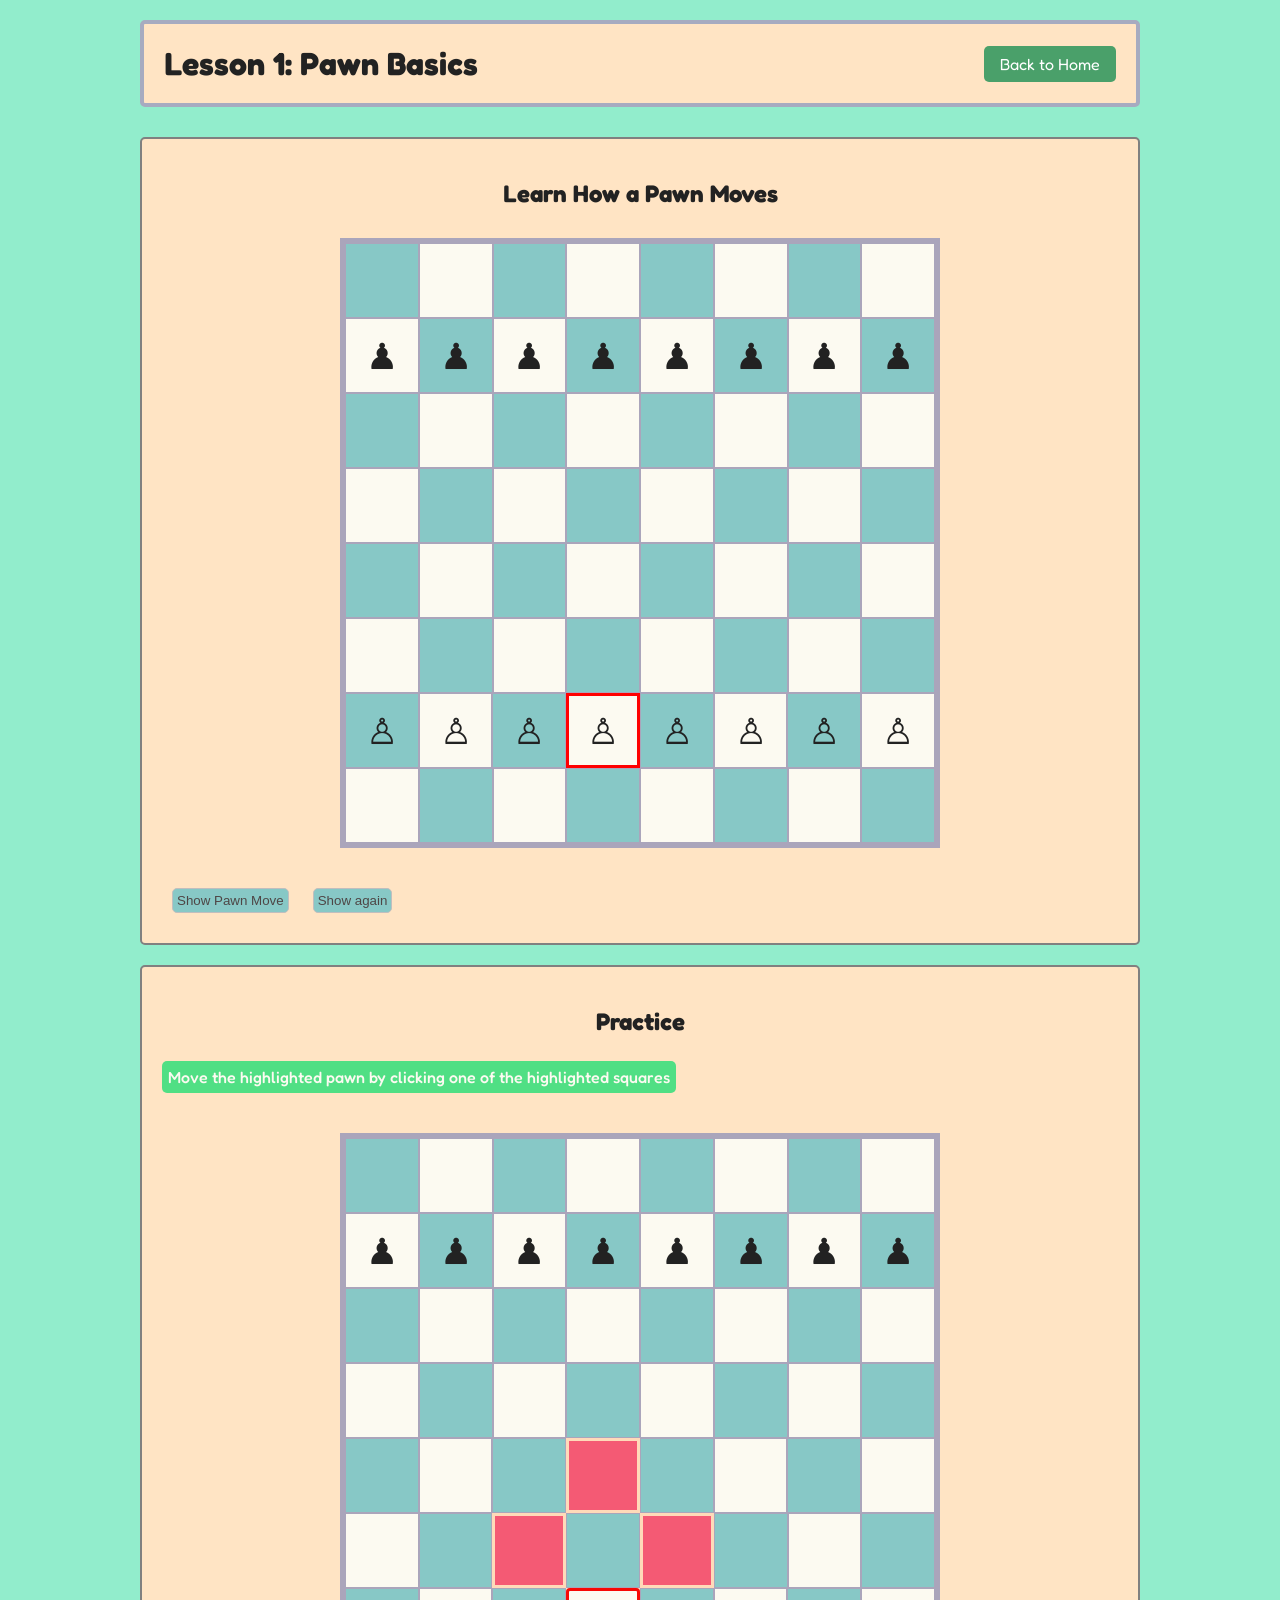
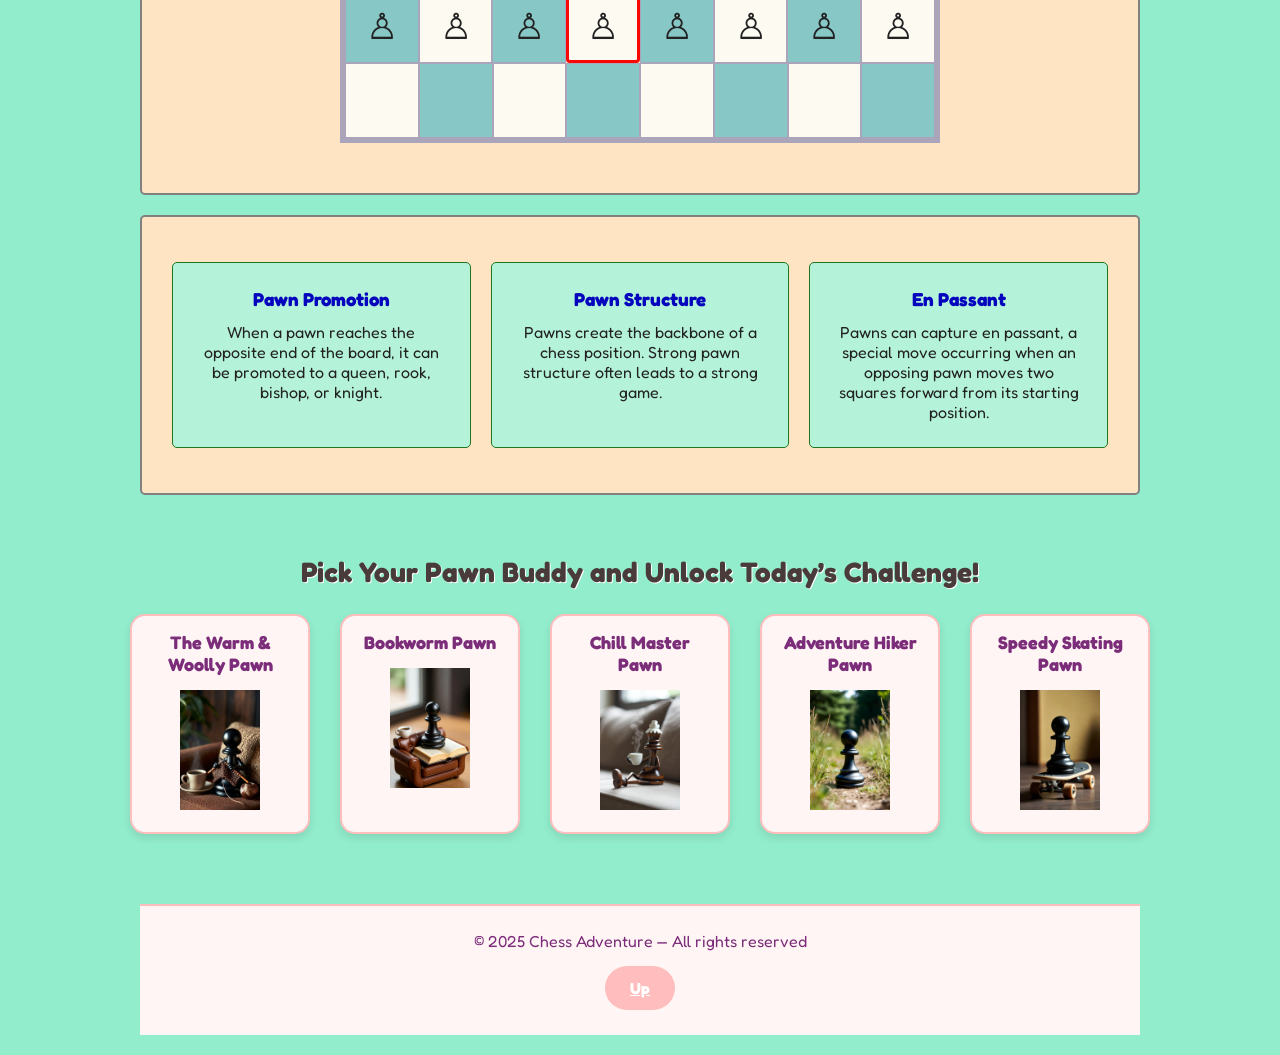
==== commit 4ba09cb6: "lesson footer styling" ====
--- a/lesson1.html
+++ b/lesson1.html
@@ -4,12 +4,11 @@
         <meta charset="UTF-8">
         <title>Lesson 1 - Pawn Basics</title>
         <link rel="stylesheet"
-      href="https://cdnjs.cloudflare.com/ajax/libs/font-awesome/6.5.1/css/all.min.css"
-      integrity="sha512-TvP2i6CbnCyQ+MPla8NuI7pn+iAWQfOrty4NCzRr+gpraxImnTGiRZ0VE72HAn9bZyEJ+NwLjY1vq9vqQv4L8A=="
-      crossorigin="anonymous" referrerpolicy="no-referrer" />
-
-
-        <link rel="stylesheet" href="./lesson_style.css">
+            href="https://cdnjs.cloudflare.com/ajax/libs/font-awesome/6.5.1/css/all.min.css"
+            integrity="sha512-TvP2i6CbnCyQ+MPla8NuI7pn+iAWQfOrty4NCzRr+gpraxImnTGiRZ0VE72HAn9bZyEJ+NwLjY1vq9vqQv4L8A=="
+            crossorigin="anonymous" referrerpolicy="no-referrer" />
+        <link rel="stylesheet" href="./lesson_style.css?v=2">
+        <meta name="viewport" content="width=device-width, initial-scale=1.0">
     </head>
 
     <body>
@@ -164,7 +163,7 @@
         <footer id="contact">
             <div class="footer-content">
                 <p>© 2025 Chess Adventure — All rights reserved</p>
-                <button id="pageUp"><a href="#begin"> Up</a></button>
+                <a id="pageUp" href="#begin"> Up</a>
             </div>            
         </footer>
 
--- a/lesson_style.css
+++ b/lesson_style.css
@@ -495,4 +495,24 @@
     #task-section h2 {
         font-size: 1.2rem;
     }
+
+    /*-- Footer styling --*/
+     .footer-content {
+        flex-direction: column; /* Stacks items vertically */
+        gap: 15px; /* Adds space between the P tag and the Button */
+        padding: 0 15px; /* Ensures padding on small screens */
+    }
+
+    #contact p {
+        font-size: 0.9rem; /* Slightly reduced font size for mobile text, keeping it readable */
+        order: 2; /* Puts the copyright notice AFTER the button (optional) */
+    }
+
+    #pageUp {
+        width: 100%; /* Makes the button full width of the footer content */
+        max-width: 200px; /* Prevents button from getting too wide on tablets */
+        font-size: 1rem; /* Keeps button text readable */
+        order: 1; /* Puts the button BEFORE the copyright notice (optional) */
+        margin-top: 10px; /* Add slight margin if needed */
+    }
 }
